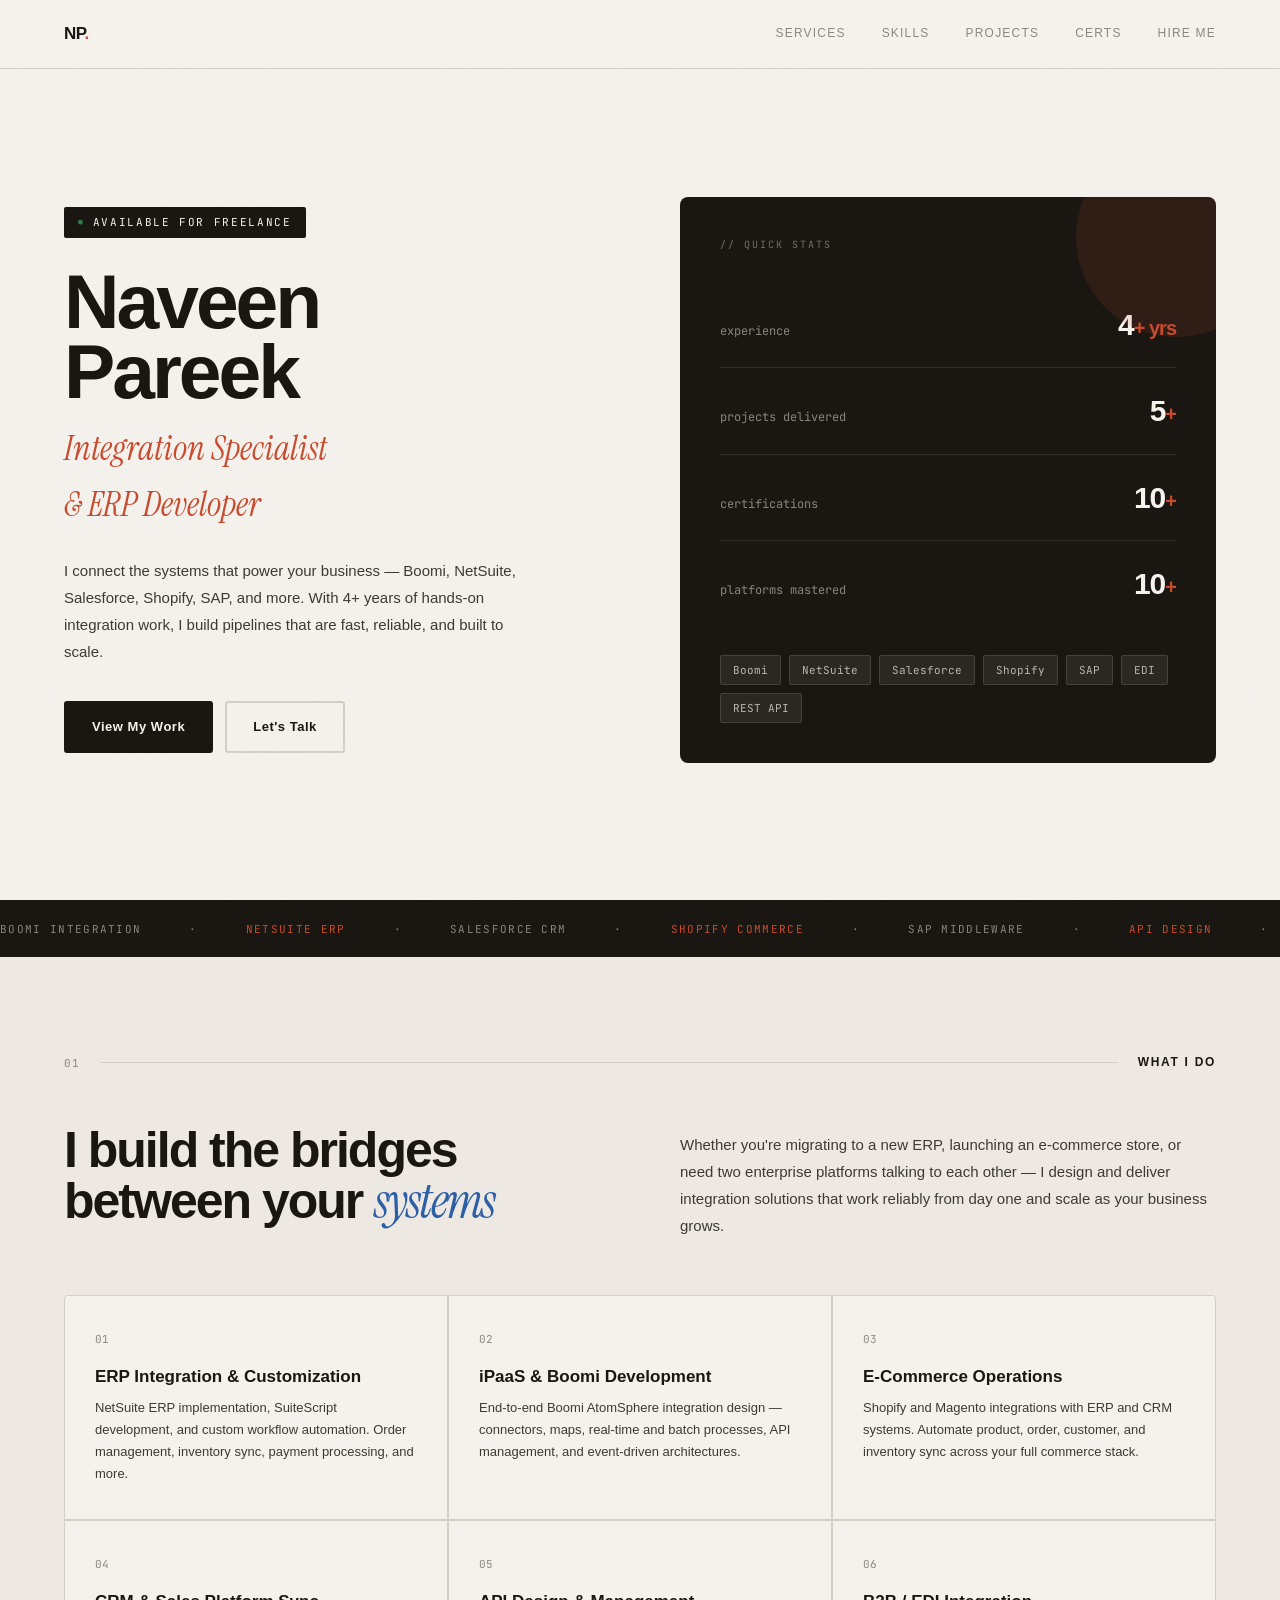
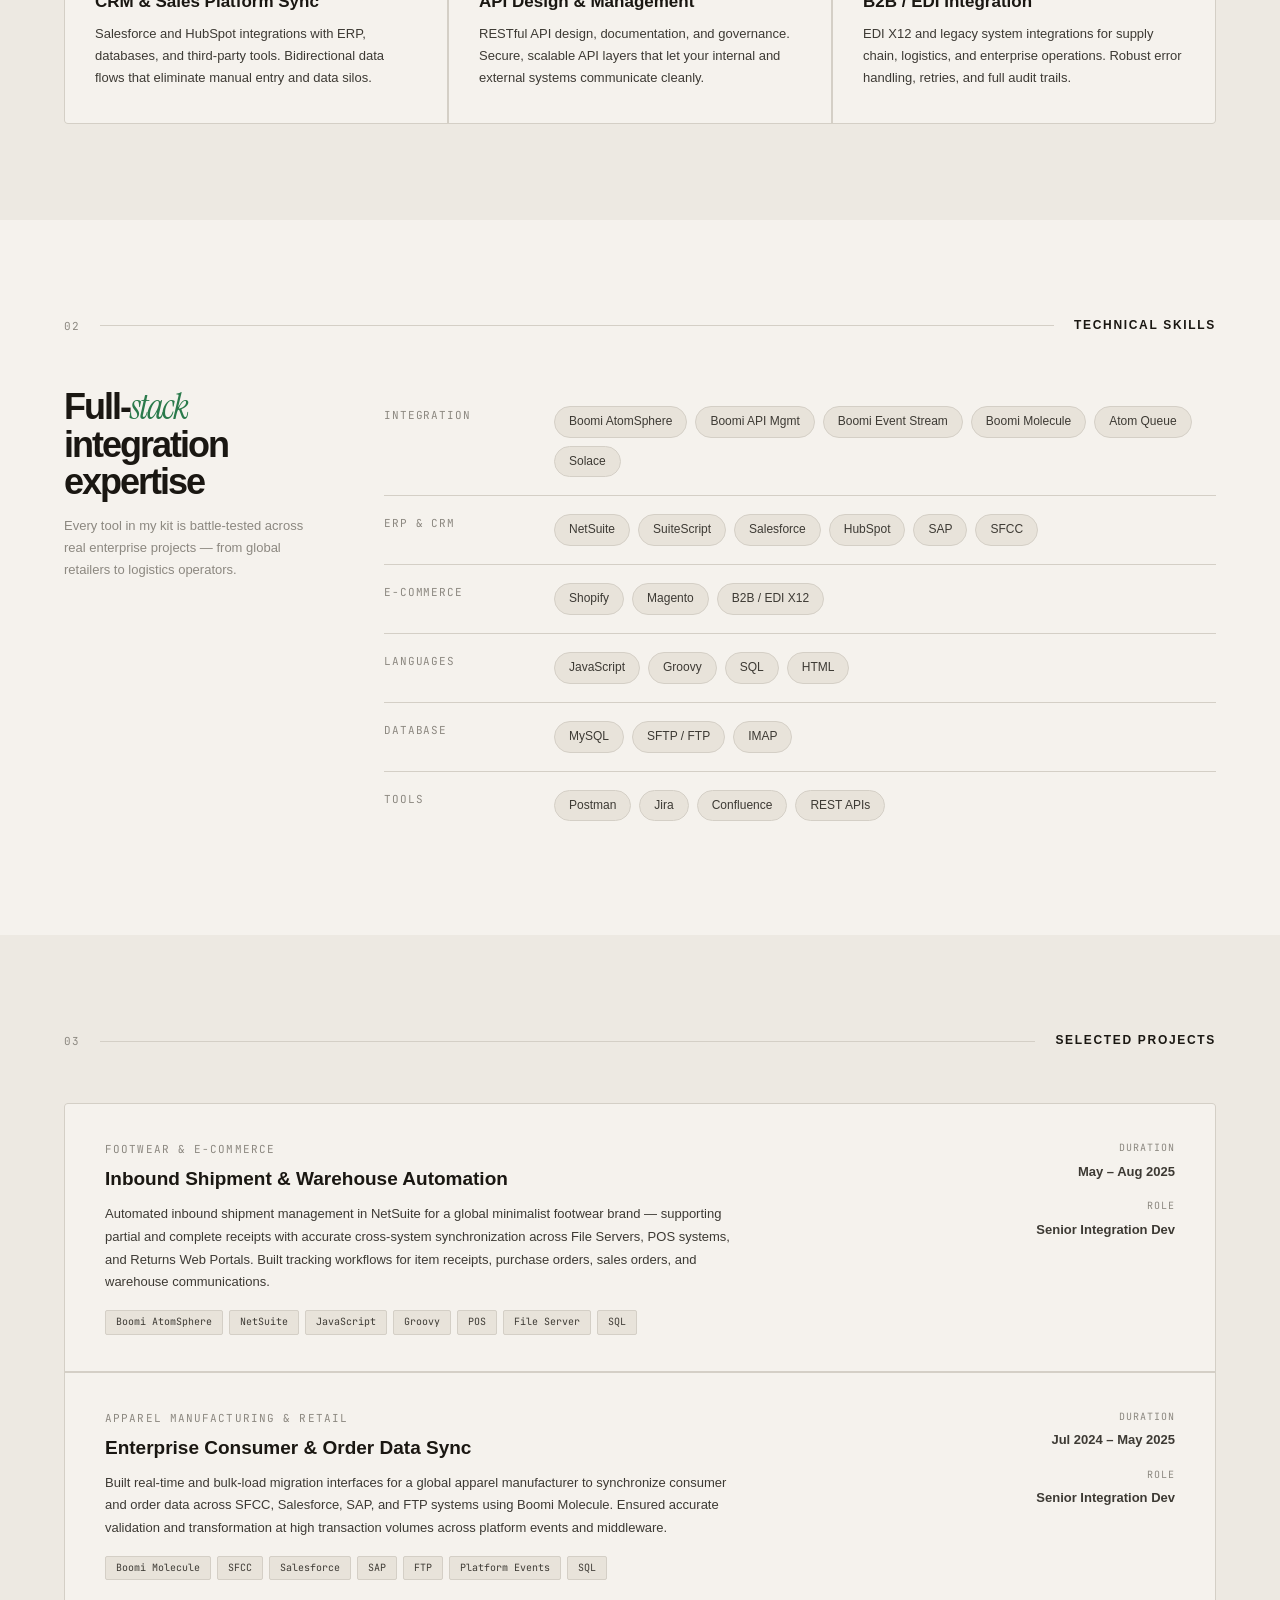
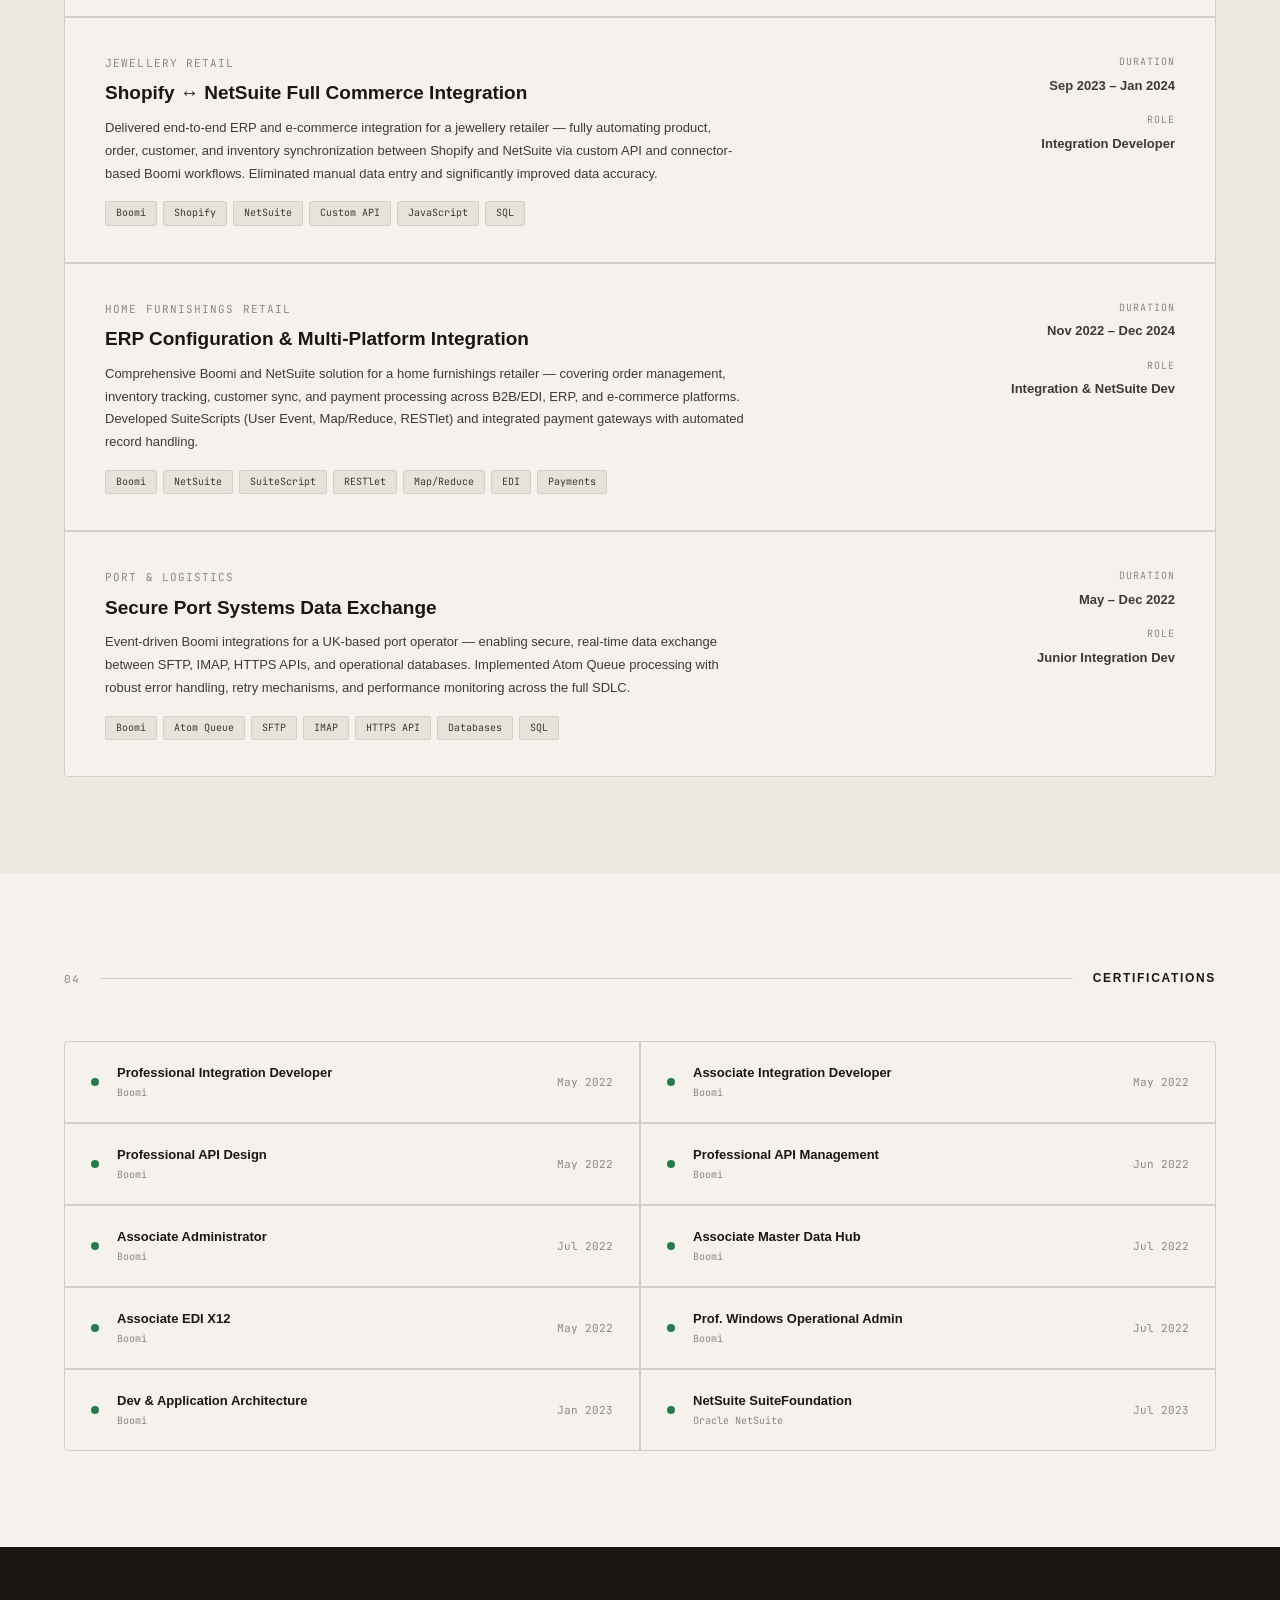
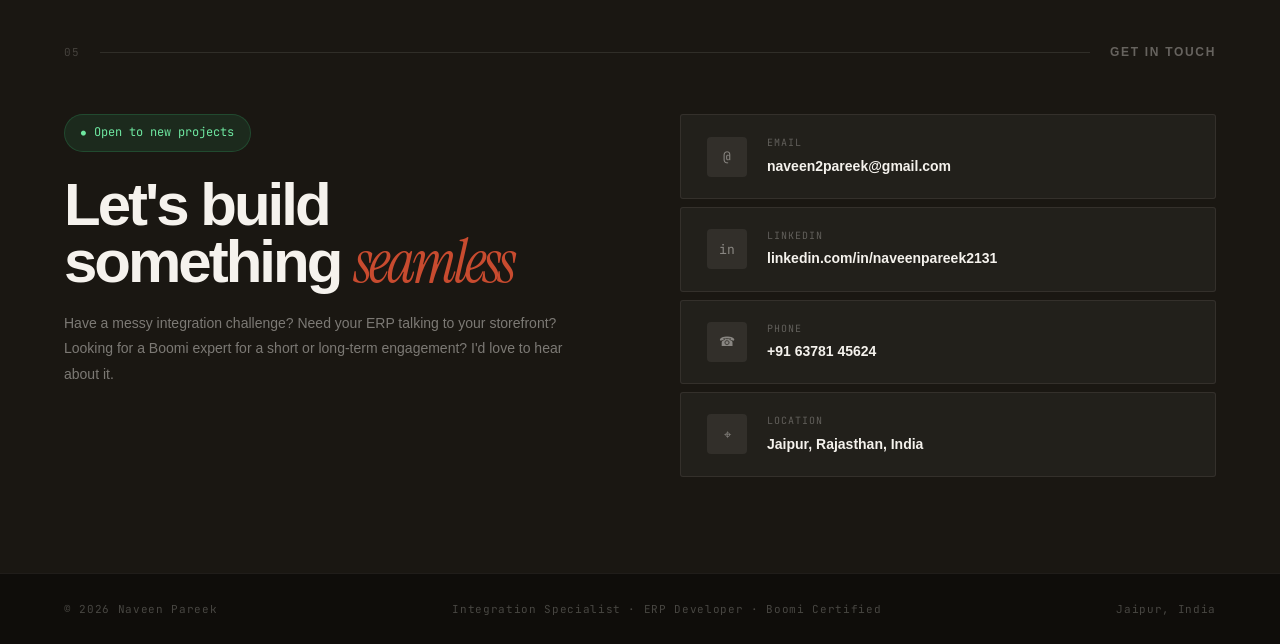
==== index.html @ 27357d63 "Add files via upload" ====
<!DOCTYPE html>
<html lang="en">
<head>
<meta charset="UTF-8"/>
<meta name="viewport" content="width=device-width, initial-scale=1.0"/>
<title>Naveen Pareek — Integration Specialist & ERP Developer</title>
<link href="https://fonts.googleapis.com/css2?family=Cabinet+Grotesk:wght@400;500;700;800;900&family=Instrument+Serif:ital@0;1&family=JetBrains+Mono:wght@300;400;500&display=swap" rel="stylesheet"/>
<link rel="stylesheet" href="style.css"/>
</head>
<body>


<nav>
  <div class="nav-logo">NP<span>.</span></div>
  <div class="nav-links">
    <a href="#services">Services</a>
    <a href="#skills">Skills</a>
    <a href="#projects">Projects</a>
    <a href="#certifications">Certs</a>
    <a href="#contact">Hire Me</a>
  </div>
</nav>

<!-- HERO -->
<section style="position:relative;z-index:1;">
  <div class="hero-wrap">
    <div>
      <div class="hero-badge">Available for Freelance</div>
      <h1 class="hero-name">Naveen<br/>Pareek</h1>
      <div class="hero-title">Integration Specialist<br/>& ERP Developer</div>
      <p class="hero-desc">I connect the systems that power your business — Boomi, NetSuite, Salesforce, Shopify, SAP, and more. With 4+ years of hands-on integration work, I build pipelines that are fast, reliable, and built to scale.</p>
      <div class="hero-cta">
        <a href="#projects" class="btn btn-primary">View My Work</a>
        <a href="#contact" class="btn btn-ghost">Let's Talk</a>
      </div>
    </div>
    <div class="hero-right">
      <div class="hero-panel">
        <div class="panel-label">// quick stats</div>
        <div class="stats-list">
          <div class="stat-row"><div class="stat-label-p">experience</div><div class="stat-val">4<span>+ yrs</span></div></div>
          <div class="stat-row"><div class="stat-label-p">projects delivered</div><div class="stat-val">5<span>+</span></div></div>
          <div class="stat-row"><div class="stat-label-p">certifications</div><div class="stat-val">10<span>+</span></div></div>
          <div class="stat-row"><div class="stat-label-p">platforms mastered</div><div class="stat-val">10<span>+</span></div></div>
        </div>
        <div class="panel-tags">
          <span class="panel-tag">Boomi</span><span class="panel-tag">NetSuite</span><span class="panel-tag">Salesforce</span><span class="panel-tag">Shopify</span><span class="panel-tag">SAP</span><span class="panel-tag">EDI</span><span class="panel-tag">REST API</span>
        </div>
      </div>
    </div>
  </div>
</section>

<!-- MARQUEE -->
<div class="marquee-strip">
  <div class="marquee-inner">
    <span>Boomi Integration</span> · <span class="hi">NetSuite ERP</span> · <span>Salesforce CRM</span> · <span class="hi">Shopify Commerce</span> · <span>SAP Middleware</span> · <span class="hi">API Design</span> · <span>EDI B2B</span> · <span class="hi">Real-Time Sync</span> · <span>Batch Processing</span> · <span class="hi">SuiteScript</span> · <span>Workflow Automation</span> · <span>Data Pipelines</span> ·
    <span>Boomi Integration</span> · <span class="hi">NetSuite ERP</span> · <span>Salesforce CRM</span> · <span class="hi">Shopify Commerce</span> · <span>SAP Middleware</span> · <span class="hi">API Design</span> · <span>EDI B2B</span> · <span class="hi">Real-Time Sync</span> · <span>Batch Processing</span> · <span class="hi">SuiteScript</span> · <span>Workflow Automation</span> · <span>Data Pipelines</span> ·
  </div>
</div>

<!-- SERVICES -->
<section id="services">
  <div class="section-wrap">
    <div class="section-header reveal">
      <span class="section-num">01</span>
      <div class="section-rule"></div>
      <span class="section-title">What I Do</span>
    </div>
    <div class="services-intro reveal">
      <h2 class="services-headline">I build the bridges between your <em>systems</em></h2>
      <p class="services-body">Whether you're migrating to a new ERP, launching an e-commerce store, or need two enterprise platforms talking to each other — I design and deliver integration solutions that work reliably from day one and scale as your business grows.</p>
    </div>
    <div class="services-grid reveal">
      <div class="service-item">
        <span class="service-num">01</span>
        <div class="service-title">ERP Integration & Customization</div>
        <div class="service-desc">NetSuite ERP implementation, SuiteScript development, and custom workflow automation. Order management, inventory sync, payment processing, and more.</div>
      </div>
      <div class="service-item">
        <span class="service-num">02</span>
        <div class="service-title">iPaaS & Boomi Development</div>
        <div class="service-desc">End-to-end Boomi AtomSphere integration design — connectors, maps, real-time and batch processes, API management, and event-driven architectures.</div>
      </div>
      <div class="service-item">
        <span class="service-num">03</span>
        <div class="service-title">E-Commerce Operations</div>
        <div class="service-desc">Shopify and Magento integrations with ERP and CRM systems. Automate product, order, customer, and inventory sync across your full commerce stack.</div>
      </div>
      <div class="service-item">
        <span class="service-num">04</span>
        <div class="service-title">CRM & Sales Platform Sync</div>
        <div class="service-desc">Salesforce and HubSpot integrations with ERP, databases, and third-party tools. Bidirectional data flows that eliminate manual entry and data silos.</div>
      </div>
      <div class="service-item">
        <span class="service-num">05</span>
        <div class="service-title">API Design & Management</div>
        <div class="service-desc">RESTful API design, documentation, and governance. Secure, scalable API layers that let your internal and external systems communicate cleanly.</div>
      </div>
      <div class="service-item">
        <span class="service-num">06</span>
        <div class="service-title">B2B / EDI Integration</div>
        <div class="service-desc">EDI X12 and legacy system integrations for supply chain, logistics, and enterprise operations. Robust error handling, retries, and full audit trails.</div>
      </div>
    </div>
  </div>
</section>

<!-- SKILLS -->
<section id="skills">
  <div class="section-wrap">
    <div class="section-header reveal">
      <span class="section-num">02</span>
      <div class="section-rule"></div>
      <span class="section-title">Technical Skills</span>
    </div>
    <div class="skills-layout">
      <div class="skills-sidebar reveal">
        <div class="skills-sidebar-title">Full-<em>stack</em><br/>integration expertise</div>
        <p>Every tool in my kit is battle-tested across real enterprise projects — from global retailers to logistics operators.</p>
      </div>
      <div class="reveal">
        <table class="skills-table">
          <tr><td class="skill-area">Integration</td><td><div class="skill-pills"><span class="pill">Boomi AtomSphere</span><span class="pill">Boomi API Mgmt</span><span class="pill">Boomi Event Stream</span><span class="pill">Boomi Molecule</span><span class="pill">Atom Queue</span><span class="pill">Solace</span></div></td></tr>
          <tr><td class="skill-area">ERP & CRM</td><td><div class="skill-pills"><span class="pill">NetSuite</span><span class="pill">SuiteScript</span><span class="pill">Salesforce</span><span class="pill">HubSpot</span><span class="pill">SAP</span><span class="pill">SFCC</span></div></td></tr>
          <tr><td class="skill-area">E-Commerce</td><td><div class="skill-pills"><span class="pill">Shopify</span><span class="pill">Magento</span><span class="pill">B2B / EDI X12</span></div></td></tr>
          <tr><td class="skill-area">Languages</td><td><div class="skill-pills"><span class="pill">JavaScript</span><span class="pill">Groovy</span><span class="pill">SQL</span><span class="pill">HTML</span></div></td></tr>
          <tr><td class="skill-area">Database</td><td><div class="skill-pills"><span class="pill">MySQL</span><span class="pill">SFTP / FTP</span><span class="pill">IMAP</span></div></td></tr>
          <tr><td class="skill-area">Tools</td><td><div class="skill-pills"><span class="pill">Postman</span><span class="pill">Jira</span><span class="pill">Confluence</span><span class="pill">REST APIs</span></div></td></tr>
        </table>
      </div>
    </div>
  </div>
</section>

<!-- PROJECTS -->
<section id="projects">
  <div class="section-wrap">
    <div class="section-header reveal">
      <span class="section-num">03</span>
      <div class="section-rule"></div>
      <span class="section-title">Selected Projects</span>
    </div>
    <div class="projects-list reveal">
      <div class="project-row">
        <div>
          <span class="project-sector">Footwear & E-Commerce</span>
          <div class="project-title">Inbound Shipment & Warehouse Automation</div>
          <div class="project-desc">Automated inbound shipment management in NetSuite for a global minimalist footwear brand — supporting partial and complete receipts with accurate cross-system synchronization across File Servers, POS systems, and Returns Web Portals. Built tracking workflows for item receipts, purchase orders, sales orders, and warehouse communications.</div>
          <div class="proj-pills"><span class="proj-pill">Boomi AtomSphere</span><span class="proj-pill">NetSuite</span><span class="proj-pill">JavaScript</span><span class="proj-pill">Groovy</span><span class="proj-pill">POS</span><span class="proj-pill">File Server</span><span class="proj-pill">SQL</span></div>
        </div>
        <div class="project-meta">
          <div class="project-meta-label">Duration</div><div class="project-meta-val">May – Aug 2025</div>
          <div class="project-meta-label" style="margin-top:16px">Role</div><div class="project-meta-val">Senior Integration Dev</div>
        </div>
      </div>
      <div class="project-row">
        <div>
          <span class="project-sector">Apparel Manufacturing & Retail</span>
          <div class="project-title">Enterprise Consumer & Order Data Sync</div>
          <div class="project-desc">Built real-time and bulk-load migration interfaces for a global apparel manufacturer to synchronize consumer and order data across SFCC, Salesforce, SAP, and FTP systems using Boomi Molecule. Ensured accurate validation and transformation at high transaction volumes across platform events and middleware.</div>
          <div class="proj-pills"><span class="proj-pill">Boomi Molecule</span><span class="proj-pill">SFCC</span><span class="proj-pill">Salesforce</span><span class="proj-pill">SAP</span><span class="proj-pill">FTP</span><span class="proj-pill">Platform Events</span><span class="proj-pill">SQL</span></div>
        </div>
        <div class="project-meta">
          <div class="project-meta-label">Duration</div><div class="project-meta-val">Jul 2024 – May 2025</div>
          <div class="project-meta-label" style="margin-top:16px">Role</div><div class="project-meta-val">Senior Integration Dev</div>
        </div>
      </div>
      <div class="project-row">
        <div>
          <span class="project-sector">Jewellery Retail</span>
          <div class="project-title">Shopify ↔ NetSuite Full Commerce Integration</div>
          <div class="project-desc">Delivered end-to-end ERP and e-commerce integration for a jewellery retailer — fully automating product, order, customer, and inventory synchronization between Shopify and NetSuite via custom API and connector-based Boomi workflows. Eliminated manual data entry and significantly improved data accuracy.</div>
          <div class="proj-pills"><span class="proj-pill">Boomi</span><span class="proj-pill">Shopify</span><span class="proj-pill">NetSuite</span><span class="proj-pill">Custom API</span><span class="proj-pill">JavaScript</span><span class="proj-pill">SQL</span></div>
        </div>
        <div class="project-meta">
          <div class="project-meta-label">Duration</div><div class="project-meta-val">Sep 2023 – Jan 2024</div>
          <div class="project-meta-label" style="margin-top:16px">Role</div><div class="project-meta-val">Integration Developer</div>
        </div>
      </div>
      <div class="project-row">
        <div>
          <span class="project-sector">Home Furnishings Retail</span>
          <div class="project-title">ERP Configuration & Multi-Platform Integration</div>
          <div class="project-desc">Comprehensive Boomi and NetSuite solution for a home furnishings retailer — covering order management, inventory tracking, customer sync, and payment processing across B2B/EDI, ERP, and e-commerce platforms. Developed SuiteScripts (User Event, Map/Reduce, RESTlet) and integrated payment gateways with automated record handling.</div>
          <div class="proj-pills"><span class="proj-pill">Boomi</span><span class="proj-pill">NetSuite</span><span class="proj-pill">SuiteScript</span><span class="proj-pill">RESTlet</span><span class="proj-pill">Map/Reduce</span><span class="proj-pill">EDI</span><span class="proj-pill">Payments</span></div>
        </div>
        <div class="project-meta">
          <div class="project-meta-label">Duration</div><div class="project-meta-val">Nov 2022 – Dec 2024</div>
          <div class="project-meta-label" style="margin-top:16px">Role</div><div class="project-meta-val">Integration & NetSuite Dev</div>
        </div>
      </div>
      <div class="project-row">
        <div>
          <span class="project-sector">Port & Logistics</span>
          <div class="project-title">Secure Port Systems Data Exchange</div>
          <div class="project-desc">Event-driven Boomi integrations for a UK-based port operator — enabling secure, real-time data exchange between SFTP, IMAP, HTTPS APIs, and operational databases. Implemented Atom Queue processing with robust error handling, retry mechanisms, and performance monitoring across the full SDLC.</div>
          <div class="proj-pills"><span class="proj-pill">Boomi</span><span class="proj-pill">Atom Queue</span><span class="proj-pill">SFTP</span><span class="proj-pill">IMAP</span><span class="proj-pill">HTTPS API</span><span class="proj-pill">Databases</span><span class="proj-pill">SQL</span></div>
        </div>
        <div class="project-meta">
          <div class="project-meta-label">Duration</div><div class="project-meta-val">May – Dec 2022</div>
          <div class="project-meta-label" style="margin-top:16px">Role</div><div class="project-meta-val">Junior Integration Dev</div>
        </div>
      </div>
    </div>
  </div>
</section>

<!-- CERTIFICATIONS -->
<section id="certifications">
  <div class="section-wrap">
    <div class="section-header reveal">
      <span class="section-num">04</span>
      <div class="section-rule"></div>
      <span class="section-title">Certifications</span>
    </div>
    <div class="cert-layout reveal">
      <div class="cert-row"><div class="cert-dot"></div><div class="cert-body"><div class="cert-name">Professional Integration Developer</div><div class="cert-issuer">Boomi</div></div><div class="cert-year">May 2022</div></div>
      <div class="cert-row"><div class="cert-dot"></div><div class="cert-body"><div class="cert-name">Associate Integration Developer</div><div class="cert-issuer">Boomi</div></div><div class="cert-year">May 2022</div></div>
      <div class="cert-row"><div class="cert-dot"></div><div class="cert-body"><div class="cert-name">Professional API Design</div><div class="cert-issuer">Boomi</div></div><div class="cert-year">May 2022</div></div>
      <div class="cert-row"><div class="cert-dot"></div><div class="cert-body"><div class="cert-name">Professional API Management</div><div class="cert-issuer">Boomi</div></div><div class="cert-year">Jun 2022</div></div>
      <div class="cert-row"><div class="cert-dot"></div><div class="cert-body"><div class="cert-name">Associate Administrator</div><div class="cert-issuer">Boomi</div></div><div class="cert-year">Jul 2022</div></div>
      <div class="cert-row"><div class="cert-dot"></div><div class="cert-body"><div class="cert-name">Associate Master Data Hub</div><div class="cert-issuer">Boomi</div></div><div class="cert-year">Jul 2022</div></div>
      <div class="cert-row"><div class="cert-dot"></div><div class="cert-body"><div class="cert-name">Associate EDI X12</div><div class="cert-issuer">Boomi</div></div><div class="cert-year">May 2022</div></div>
      <div class="cert-row"><div class="cert-dot"></div><div class="cert-body"><div class="cert-name">Prof. Windows Operational Admin</div><div class="cert-issuer">Boomi</div></div><div class="cert-year">Jul 2022</div></div>
      <div class="cert-row"><div class="cert-dot"></div><div class="cert-body"><div class="cert-name">Dev & Application Architecture</div><div class="cert-issuer">Boomi</div></div><div class="cert-year">Jan 2023</div></div>
      <div class="cert-row"><div class="cert-dot"></div><div class="cert-body"><div class="cert-name">NetSuite SuiteFoundation</div><div class="cert-issuer">Oracle NetSuite</div></div><div class="cert-year">Jul 2023</div></div>
    </div>
  </div>
</section>

<!-- CONTACT -->
<section id="contact">
  <div class="section-wrap">
    <div class="section-header reveal">
      <span class="section-num">05</span>
      <div class="section-rule"></div>
      <span class="section-title">Get in Touch</span>
    </div>
    <div class="contact-layout">
      <div class="reveal">
        <div class="availability-badge">Open to new projects</div>
        <h2 class="contact-headline">Let's build something <em>seamless</em></h2>
        <p class="contact-subtext">Have a messy integration challenge? Need your ERP talking to your storefront? Looking for a Boomi expert for a short or long-term engagement? I'd love to hear about it.</p>
      </div>
      <div class="contact-links reveal">
        <a href="mailto:naveen2pareek@gmail.com" class="contact-link">
          <div class="contact-icon">@</div>
          <div><div class="contact-lbl">Email</div><div class="contact-val">naveen2pareek@gmail.com</div></div>
        </a>
        <a href="https://linkedin.com/in/naveenpareek2131" target="_blank" class="contact-link">
          <div class="contact-icon">in</div>
          <div><div class="contact-lbl">LinkedIn</div><div class="contact-val">linkedin.com/in/naveenpareek2131</div></div>
        </a>
        <a href="tel:+916378145624" class="contact-link">
          <div class="contact-icon">☎</div>
          <div><div class="contact-lbl">Phone</div><div class="contact-val">+91 63781 45624</div></div>
        </a>
        <div class="contact-link" style="cursor:default">
          <div class="contact-icon">⌖</div>
          <div><div class="contact-lbl">Location</div><div class="contact-val">Jaipur, Rajasthan, India</div></div>
        </div>
      </div>
    </div>
  </div>
</section>

<footer>
  <span>© 2026 Naveen Pareek</span>
  <span>Integration Specialist · ERP Developer · Boomi Certified</span>
  <span>Jaipur, India</span>
</footer>

<script>
  const obs = new IntersectionObserver(entries => {
    entries.forEach(e => { if (e.isIntersecting) e.target.classList.add('visible'); });
  }, { threshold: 0.08 });
  document.querySelectorAll('.reveal').forEach(el => obs.observe(el));
</script>

<script src="script.js"></script>
</body>
</html>
---- style.css ----
:root {
    --bg: #f5f2ed;
    --surface: #ede9e2;
    --surface2: #e4dfd6;
    --border: #d4cfc6;
    --ink: #1a1712;
    --ink2: #3d3a34;
    --muted: #8c8880;
    --accent: #c84b2f;
    --accent2: #2d5fa6;
    --accent3: #2a7a4b;
    --tag-bg: #e8e3da;
  }
  *, *::before, *::after { box-sizing: border-box; margin: 0; padding: 0; }
  html { scroll-behavior: smooth; }
  body {
    background: var(--bg);
    color: var(--ink);
    font-family: 'Cabinet Grotesk', sans-serif;
    font-size: 15px;
    line-height: 1.65;
    overflow-x: hidden;
  }
  body::before {
    content: '';
    position: fixed; inset: 0;
    background-image: url("data:image/svg+xml,%3Csvg xmlns='http://www.w3.org/2000/svg' width='300' height='300'%3E%3Cfilter id='n'%3E%3CfeTurbulence type='fractalNoise' baseFrequency='0.75' numOctaves='4' stitchTiles='stitch'/%3E%3C/filter%3E%3Crect width='300' height='300' filter='url(%23n)' opacity='0.04'/%3E%3C/svg%3E");
    pointer-events: none; z-index: 0;
  }

  /* NAV */
  nav {
    position: fixed; top: 0; left: 0; right: 0; z-index: 100;
    display: flex; justify-content: space-between; align-items: center;
    padding: 20px 64px;
    background: rgba(245,242,237,0.9);
    backdrop-filter: blur(16px);
    border-bottom: 1px solid var(--border);
  }
  .nav-logo { font-weight: 900; font-size: 17px; letter-spacing: -0.5px; color: var(--ink); }
  .nav-logo span { color: var(--accent); }
  .nav-links { display: flex; gap: 36px; }
  .nav-links a { color: var(--muted); text-decoration: none; font-size: 12px; letter-spacing: 0.1em; text-transform: uppercase; font-weight: 500; transition: color 0.2s; }
  .nav-links a:hover { color: var(--accent); }

  /* HERO */
  .hero-wrap {
    max-width: 1280px; margin: 0 auto;
    display: grid; grid-template-columns: 1fr 1fr;
    align-items: center;
    padding: 140px 64px 80px; gap: 80px;
    position: relative; z-index: 1;
    min-height: 100vh;
  }
  .hero-badge {
    display: inline-flex; align-items: center; gap: 8px;
    background: var(--ink); color: var(--bg);
    font-size: 11px; letter-spacing: 0.15em; text-transform: uppercase;
    padding: 6px 14px; border-radius: 2px;
    width: fit-content; margin-bottom: 28px;
    font-family: 'JetBrains Mono', monospace;
    opacity: 0; animation: fadeUp 0.7s 0.2s forwards;
  }
  .hero-badge::before { content: '●'; color: var(--accent3); font-size: 8px; }
  .hero-name {
    font-weight: 900;
    font-size: clamp(52px, 6vw, 80px);
    line-height: 0.92; letter-spacing: -3px;
    color: var(--ink);
    opacity: 0; animation: fadeUp 0.7s 0.35s forwards;
  }
  .hero-title {
    font-family: 'Instrument Serif', serif;
    font-style: italic;
    font-size: clamp(22px, 3vw, 34px);
    color: var(--accent); margin-top: 14px;
    opacity: 0; animation: fadeUp 0.7s 0.5s forwards;
  }
  .hero-desc {
    color: var(--ink2); font-size: 15px; line-height: 1.8;
    margin-top: 24px; max-width: 480px;
    opacity: 0; animation: fadeUp 0.7s 0.65s forwards;
  }
  .hero-cta {
    display: flex; gap: 12px; margin-top: 36px; flex-wrap: wrap;
    opacity: 0; animation: fadeUp 0.7s 0.8s forwards;
  }
  .btn {
    display: inline-flex; align-items: center; gap: 8px;
    padding: 13px 26px; border-radius: 3px;
    font-size: 13px; font-weight: 700;
    cursor: pointer; text-decoration: none;
    transition: all 0.2s; letter-spacing: 0.04em;
  }
  .btn-primary { background: var(--ink); color: var(--bg); border: 2px solid var(--ink); }
  .btn-primary:hover { background: var(--accent); border-color: var(--accent); transform: translateY(-2px); }
  .btn-ghost { background: transparent; color: var(--ink); border: 2px solid var(--border); }
  .btn-ghost:hover { border-color: var(--ink); transform: translateY(-2px); }

  .hero-right { opacity: 0; animation: fadeUp 0.7s 0.9s forwards; }
  .hero-panel {
    background: var(--ink); border-radius: 8px;
    padding: 40px; color: var(--bg);
    position: relative; overflow: hidden;
  }
  .hero-panel::before {
    content: ''; position: absolute; top: -60px; right: -60px;
    width: 200px; height: 200px; border-radius: 50%;
    background: var(--accent); opacity: 0.12;
  }
  .panel-label {
    font-size: 10px; letter-spacing: 0.2em; text-transform: uppercase;
    color: rgba(245,242,237,0.4);
    font-family: 'JetBrains Mono', monospace; margin-bottom: 28px;
  }
  .stats-list { display: flex; flex-direction: column; gap: 0; }
  .stat-row {
    display: flex; justify-content: space-between; align-items: baseline;
    padding: 18px 0; border-bottom: 1px solid rgba(245,242,237,0.1);
  }
  .stat-row:last-child { border-bottom: none; }
  .stat-label-p { font-size: 12px; color: rgba(245,242,237,0.5); font-family: 'JetBrains Mono', monospace; }
  .stat-val { font-weight: 900; font-size: 30px; letter-spacing: -1px; color: var(--bg); }
  .stat-val span { color: var(--accent); font-size: 20px; }
  .panel-tags { display: flex; flex-wrap: wrap; gap: 8px; margin-top: 28px; }
  .panel-tag {
    background: rgba(245,242,237,0.08); border: 1px solid rgba(245,242,237,0.12);
    color: rgba(245,242,237,0.7); font-size: 11px; padding: 5px 12px; border-radius: 2px;
    font-family: 'JetBrains Mono', monospace;
  }

  /* MARQUEE */
  .marquee-strip {
    background: var(--ink); padding: 14px 0;
    overflow: hidden; white-space: nowrap;
    position: relative; z-index: 1;
    border-top: 2px solid var(--ink); border-bottom: 2px solid var(--ink);
  }
  .marquee-inner {
    display: inline-flex; gap: 48px;
    animation: marquee 24s linear infinite;
    font-size: 11px; letter-spacing: 0.12em; text-transform: uppercase;
    font-family: 'JetBrains Mono', monospace; color: rgba(245,242,237,0.5);
  }
  .marquee-inner .hi { color: var(--accent); }
  @keyframes marquee { from { transform: translateX(0); } to { transform: translateX(-50%); } }

  /* SECTIONS */
  section { position: relative; z-index: 1; }
  .section-wrap { max-width: 1280px; margin: 0 auto; padding: 96px 64px; }
  .section-header {
    display: grid; grid-template-columns: auto 1fr auto;
    align-items: center; gap: 20px; margin-bottom: 52px;
  }
  .section-num { font-family: 'JetBrains Mono', monospace; font-size: 11px; color: var(--muted); letter-spacing: 0.1em; }
  .section-rule { height: 1px; background: var(--border); }
  .section-title { font-weight: 900; font-size: 12px; letter-spacing: 0.14em; text-transform: uppercase; color: var(--ink); }

  /* SERVICES */
  #services { background: var(--surface); }
  .services-intro { display: grid; grid-template-columns: 1fr 1fr; gap: 80px; align-items: start; margin-bottom: 56px; }
  .services-headline { font-weight: 900; font-size: clamp(34px, 4vw, 50px); line-height: 1.02; letter-spacing: -2px; color: var(--ink); }
  .services-headline em { font-family: 'Instrument Serif', serif; font-style: italic; font-weight: 400; color: var(--accent2); }
  .services-body { color: var(--ink2); font-size: 15px; line-height: 1.8; padding-top: 6px; }
  .services-grid {
    display: grid; grid-template-columns: repeat(3, 1fr);
    gap: 2px; background: var(--border);
    border: 1px solid var(--border); border-radius: 4px; overflow: hidden;
  }
  .service-item { background: var(--bg); padding: 34px 30px; transition: background 0.22s; }
  .service-item:hover { background: var(--ink); }
  .service-item:hover .service-num,
  .service-item:hover .service-title,
  .service-item:hover .service-desc { color: rgba(245,242,237,0.85); }
  .service-item:hover .service-num { color: var(--accent); }
  .service-num { font-family: 'JetBrains Mono', monospace; font-size: 11px; color: var(--muted); margin-bottom: 18px; display: block; transition: color 0.22s; }
  .service-title { font-weight: 800; font-size: 17px; color: var(--ink); margin-bottom: 10px; line-height: 1.25; transition: color 0.22s; }
  .service-desc { font-size: 13px; color: var(--ink2); line-height: 1.7; transition: color 0.22s; }

  /* SKILLS */
  .skills-layout { display: grid; grid-template-columns: 260px 1fr; gap: 60px; align-items: start; }
  .skills-sidebar { position: sticky; top: 100px; }
  .skills-sidebar-title { font-weight: 900; font-size: 36px; letter-spacing: -2px; line-height: 1.05; color: var(--ink); }
  .skills-sidebar-title em { font-family: 'Instrument Serif', serif; font-style: italic; font-weight: 400; color: var(--accent3); }
  .skills-sidebar p { color: var(--muted); font-size: 13px; line-height: 1.7; margin-top: 14px; }
  .skills-table { width: 100%; border-collapse: collapse; }
  .skills-table tr { border-bottom: 1px solid var(--border); }
  .skills-table tr:last-child { border-bottom: none; }
  .skills-table td { padding: 18px 0; vertical-align: top; }
  .skill-area { font-family: 'JetBrains Mono', monospace; font-size: 11px; color: var(--muted); letter-spacing: 0.08em; text-transform: uppercase; width: 170px; padding-right: 20px; padding-top: 4px; }
  .skill-pills { display: flex; flex-wrap: wrap; gap: 8px; }
  .pill { background: var(--tag-bg); border: 1px solid var(--border); color: var(--ink2); font-size: 12px; padding: 5px 14px; border-radius: 100px; transition: all 0.18s; cursor: default; font-weight: 500; }
  .pill:hover { background: var(--ink); color: var(--bg); border-color: var(--ink); }

  /* PROJECTS */
  #projects { background: var(--surface); }
  .projects-list { display: flex; flex-direction: column; gap: 2px; background: var(--border); border: 1px solid var(--border); border-radius: 4px; overflow: hidden; }
  .project-row {
    background: var(--bg); padding: 36px 40px;
    display: grid; grid-template-columns: 1fr auto;
    gap: 40px; align-items: start; transition: background 0.22s; cursor: default;
  }
  .project-row:hover { background: var(--ink); }
  .project-row:hover .project-sector { color: var(--accent); }
  .project-row:hover .project-title,
  .project-row:hover .project-desc,
  .project-row:hover .project-meta-label { color: rgba(245,242,237,0.85); }
  .project-row:hover .proj-pill { background: rgba(245,242,237,0.08); border-color: rgba(245,242,237,0.15); color: rgba(245,242,237,0.65); }
  .project-row:hover .project-meta-val { color: rgba(245,242,237,0.45); }
  .project-sector { font-family: 'JetBrains Mono', monospace; font-size: 11px; color: var(--muted); letter-spacing: 0.1em; text-transform: uppercase; margin-bottom: 10px; display: block; transition: color 0.22s; }
  .project-title { font-weight: 800; font-size: 19px; color: var(--ink); margin-bottom: 12px; line-height: 1.2; transition: color 0.22s; }
  .project-desc { font-size: 13px; color: var(--ink2); line-height: 1.75; max-width: 640px; transition: color 0.22s; }
  .proj-pills { display: flex; flex-wrap: wrap; gap: 6px; margin-top: 16px; }
  .proj-pill { background: var(--tag-bg); border: 1px solid var(--border); color: var(--ink2); font-size: 10px; padding: 3px 10px; border-radius: 2px; font-family: 'JetBrains Mono', monospace; transition: all 0.22s; }
  .project-meta { text-align: right; flex-shrink: 0; }
  .project-meta-label { font-family: 'JetBrains Mono', monospace; font-size: 10px; color: var(--muted); letter-spacing: 0.1em; text-transform: uppercase; transition: color 0.22s; }
  .project-meta-val { font-weight: 700; font-size: 13px; color: var(--ink2); margin-top: 4px; white-space: nowrap; transition: color 0.22s; }

  /* CERTIFICATIONS */
  .cert-layout { display: grid; grid-template-columns: repeat(2, 1fr); gap: 2px; background: var(--border); border: 1px solid var(--border); border-radius: 4px; overflow: hidden; }
  .cert-row { background: var(--bg); display: flex; align-items: center; gap: 18px; padding: 20px 26px; transition: background 0.2s; }
  .cert-row:hover { background: var(--surface2); }
  .cert-dot { width: 8px; height: 8px; border-radius: 50%; background: var(--accent3); flex-shrink: 0; }
  .cert-body { flex: 1; }
  .cert-name { font-weight: 700; font-size: 13px; color: var(--ink); }
  .cert-issuer { font-family: 'JetBrains Mono', monospace; font-size: 10px; color: var(--muted); margin-top: 2px; }
  .cert-year { font-family: 'JetBrains Mono', monospace; font-size: 11px; color: var(--muted); flex-shrink: 0; }

  /* CONTACT */
  #contact { background: var(--ink); color: var(--bg); }
  #contact .section-title { color: rgba(245,242,237,0.35); }
  #contact .section-num { color: rgba(245,242,237,0.2); }
  #contact .section-rule { background: rgba(245,242,237,0.1); }
  .contact-layout { display: grid; grid-template-columns: 1fr 1fr; gap: 80px; align-items: start; }
  .availability-badge {
    display: inline-flex; align-items: center; gap: 8px;
    background: rgba(42,122,75,0.2); border: 1px solid rgba(42,122,75,0.4);
    color: #6ee7a0; font-size: 12px; padding: 8px 16px; border-radius: 100px;
    font-family: 'JetBrains Mono', monospace; margin-bottom: 24px;
  }
  .availability-badge::before { content: '●'; font-size: 8px; animation: blink 2s infinite; }
  @keyframes blink { 0%,100%{opacity:1} 50%{opacity:0.3} }
  .contact-headline { font-weight: 900; font-size: clamp(38px, 5vw, 60px); letter-spacing: -3px; line-height: 0.95; color: var(--bg); margin-bottom: 20px; }
  .contact-headline em { font-family: 'Instrument Serif', serif; font-style: italic; font-weight: 400; color: var(--accent); }
  .contact-subtext { color: rgba(245,242,237,0.45); font-size: 14px; line-height: 1.8; }
  .contact-links { display: flex; flex-direction: column; gap: 8px; }
  .contact-link { display: flex; align-items: center; gap: 20px; padding: 20px 26px; background: rgba(245,242,237,0.04); border: 1px solid rgba(245,242,237,0.08); border-radius: 3px; text-decoration: none; color: var(--bg); transition: all 0.2s; }
  .contact-link:hover { background: rgba(245,242,237,0.08); border-color: rgba(245,242,237,0.18); transform: translateX(4px); }
  .contact-icon { width: 40px; height: 40px; border-radius: 4px; background: rgba(245,242,237,0.07); display: flex; align-items: center; justify-content: center; flex-shrink: 0; font-family: 'JetBrains Mono', monospace; font-size: 13px; color: rgba(245,242,237,0.45); }
  .contact-lbl { font-size: 10px; color: rgba(245,242,237,0.3); text-transform: uppercase; letter-spacing: 0.1em; font-family: 'JetBrains Mono', monospace; }
  .contact-val { font-size: 14px; font-weight: 600; color: var(--bg); margin-top: 3px; }

  /* FOOTER */
  footer { background: #0f0d0a; border-top: 1px solid rgba(245,242,237,0.07); padding: 26px 64px; display: flex; justify-content: space-between; align-items: center; color: rgba(245,242,237,0.25); font-size: 11px; font-family: 'JetBrains Mono', monospace; letter-spacing: 0.06em; position: relative; z-index: 1; flex-wrap: wrap; gap: 10px; }

  /* ANIMATIONS */
  @keyframes fadeUp { from { opacity: 0; transform: translateY(20px); } to { opacity: 1; transform: translateY(0); } }
  .reveal { opacity: 0; transform: translateY(22px); transition: opacity 0.6s ease, transform 0.6s ease; }
  .reveal.visible { opacity: 1; transform: none; }

  /* RESPONSIVE */
  @media (max-width: 900px) {
    nav { padding: 16px 24px; }
    .nav-links { display: none; }
    .hero-wrap { grid-template-columns: 1fr; padding: 120px 24px 60px; gap: 48px; }
    .hero-right { display: none; }
    .section-wrap { padding: 72px 24px; }
    .services-intro { grid-template-columns: 1fr; gap: 24px; }
    .services-grid { grid-template-columns: 1fr; }
    .skills-layout { grid-template-columns: 1fr; }
    .skills-sidebar { position: static; }
    .project-row { grid-template-columns: 1fr; }
    .project-meta { text-align: left; }
    .cert-layout { grid-template-columns: 1fr; }
    .contact-layout { grid-template-columns: 1fr; gap: 48px; }
    footer { padding: 24px; }
  }
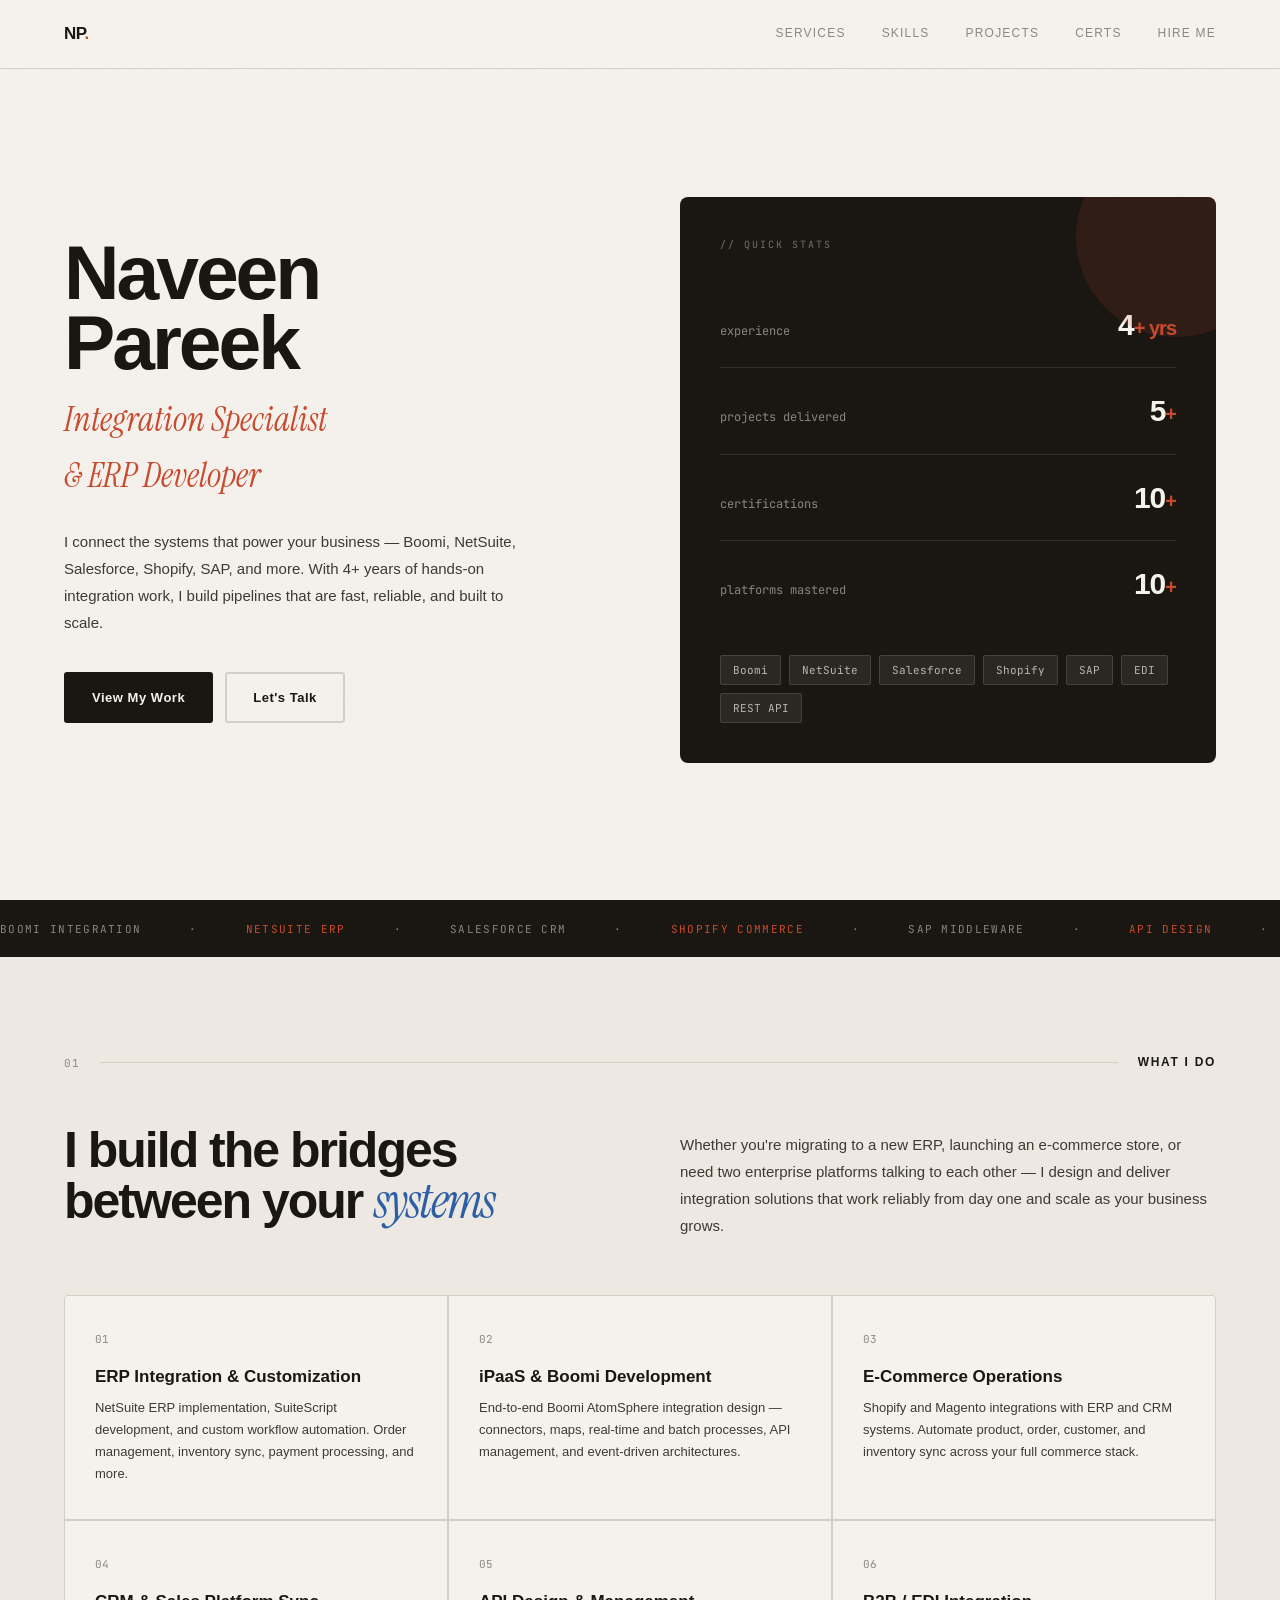
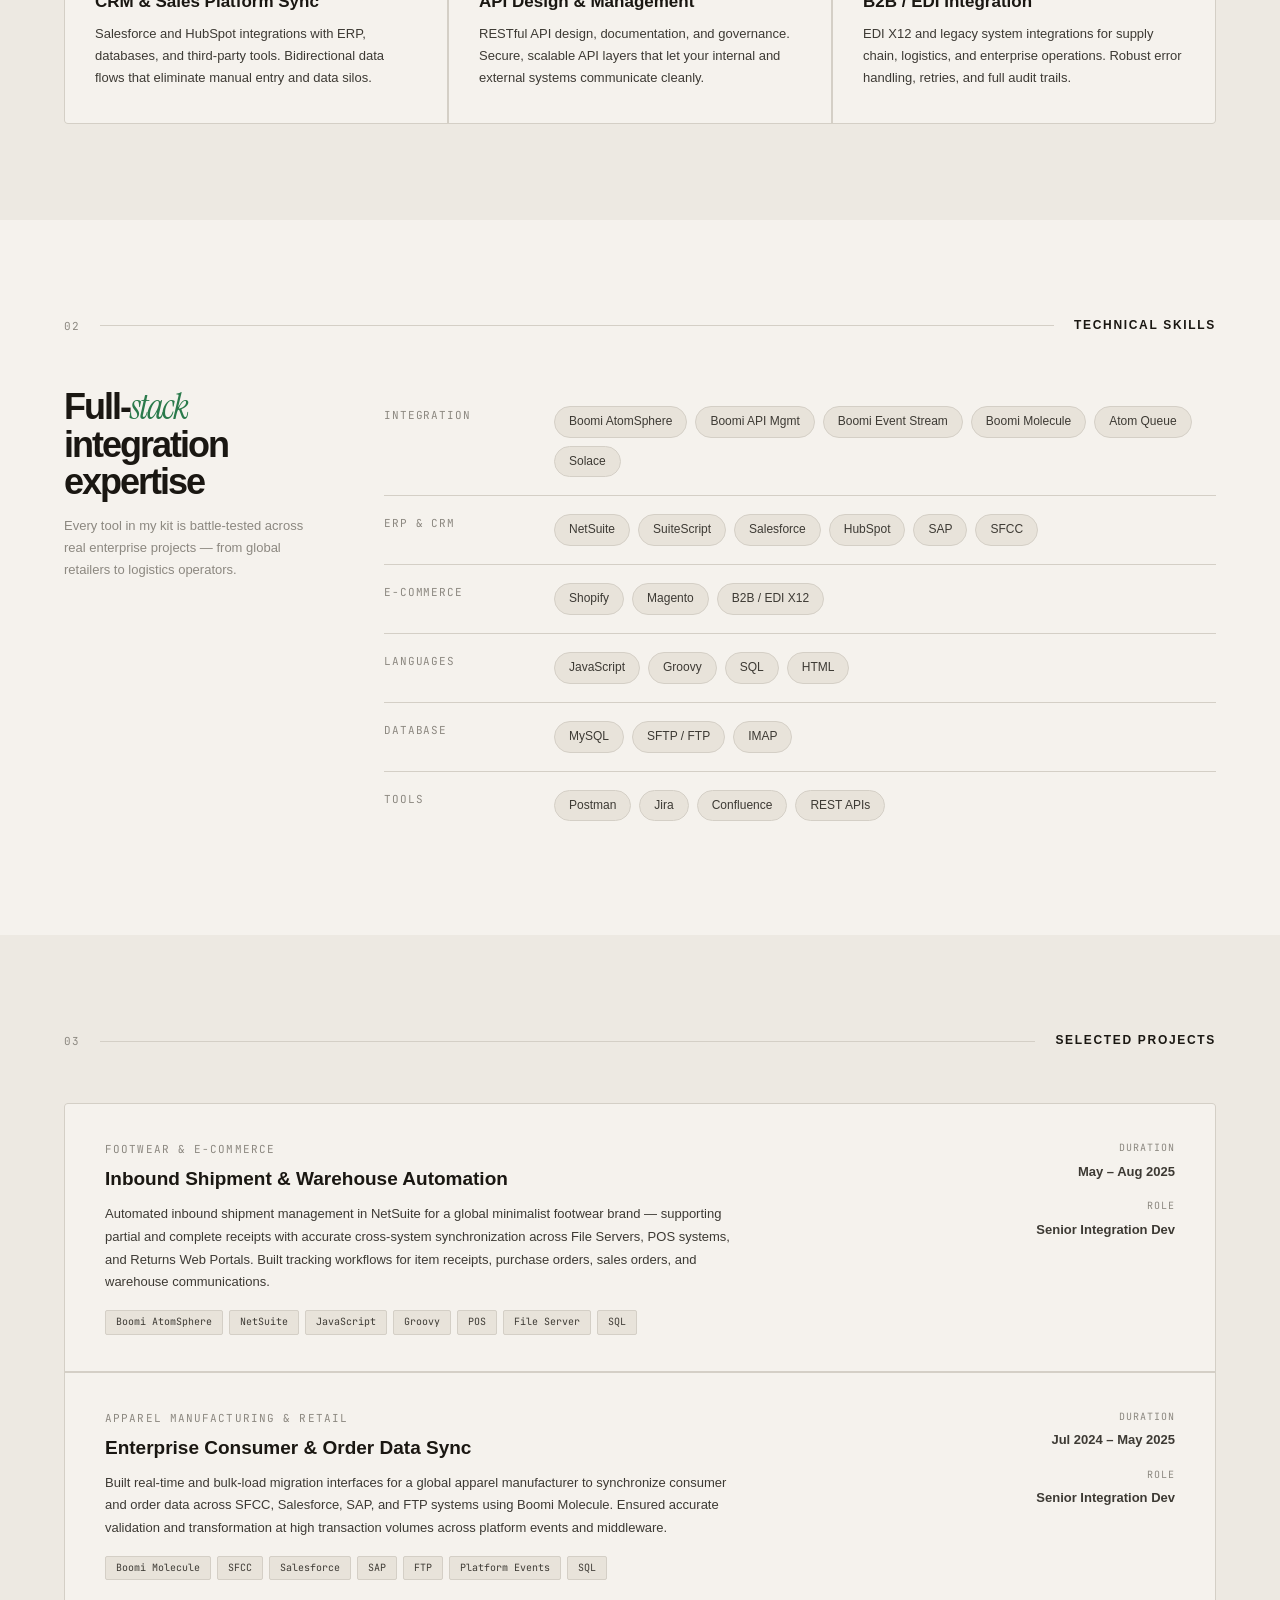
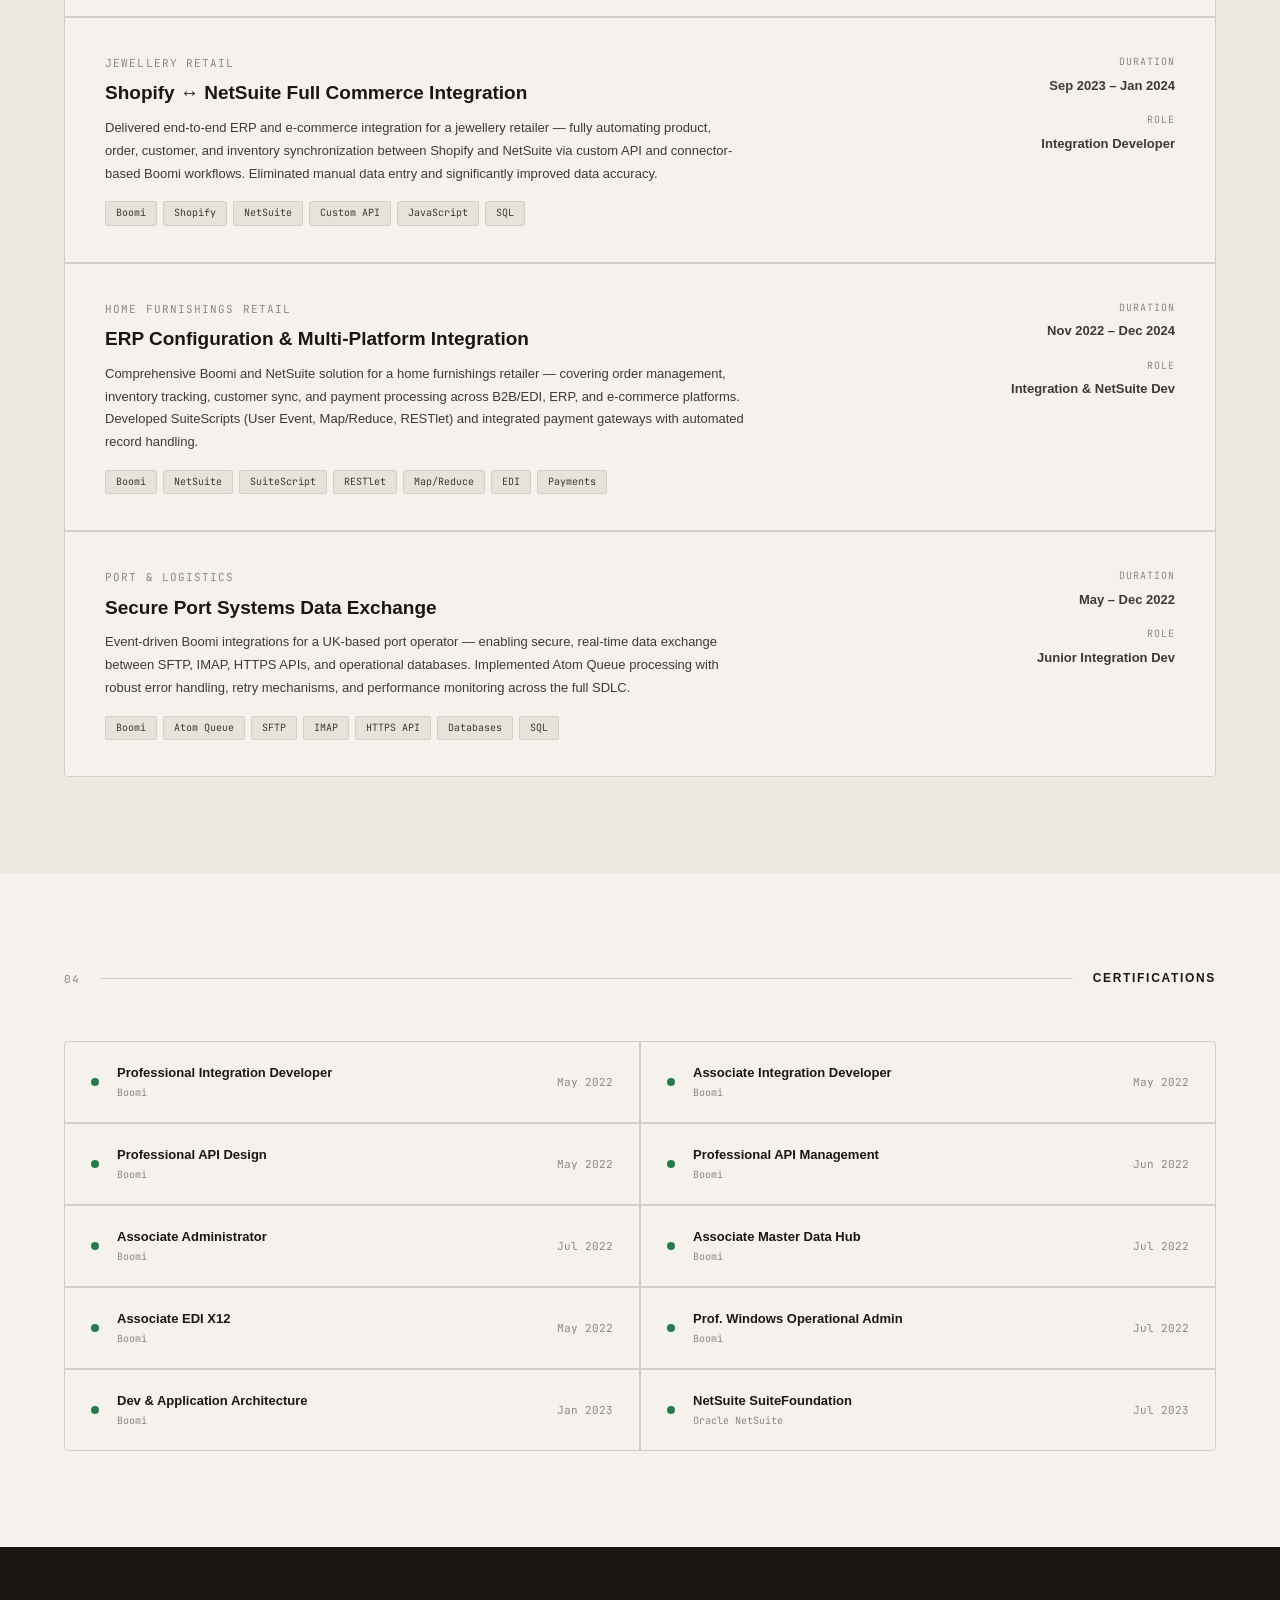
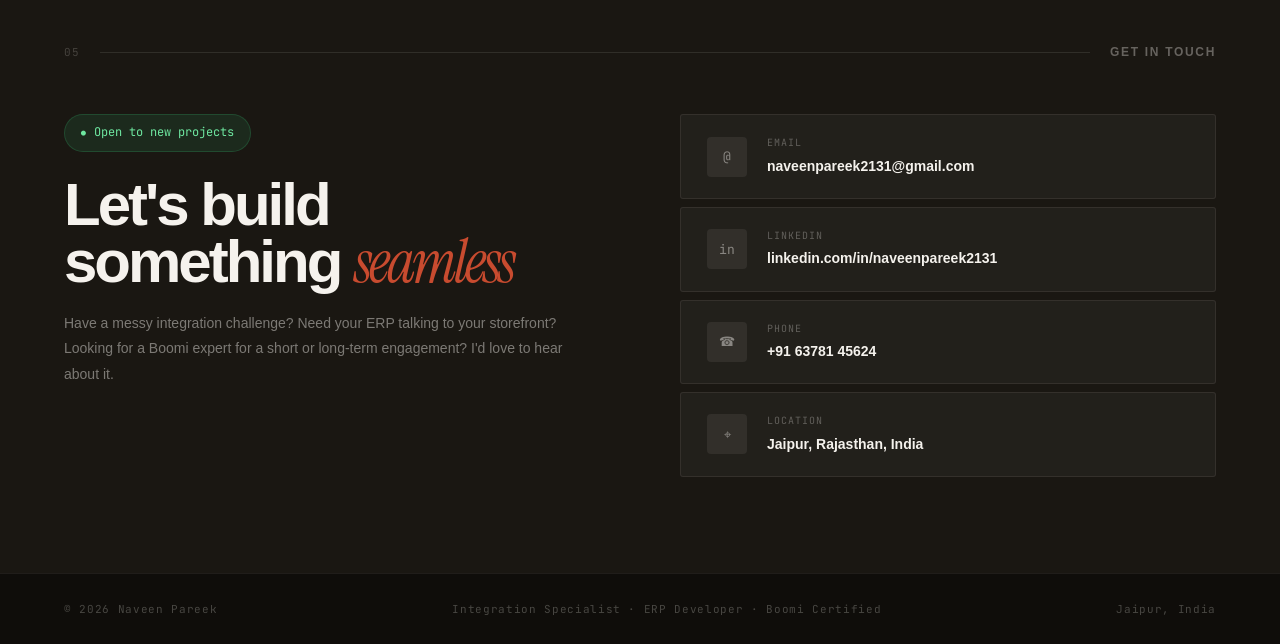
==== commit 16e53cea: "Update index.html" ====
--- a/index.html
+++ b/index.html
@@ -25,7 +25,6 @@
 <section style="position:relative;z-index:1;">
   <div class="hero-wrap">
     <div>
-      <div class="hero-badge">Available for Freelance</div>
       <h1 class="hero-name">Naveen<br/>Pareek</h1>
       <div class="hero-title">Integration Specialist<br/>& ERP Developer</div>
       <p class="hero-desc">I connect the systems that power your business — Boomi, NetSuite, Salesforce, Shopify, SAP, and more. With 4+ years of hands-on integration work, I build pipelines that are fast, reliable, and built to scale.</p>
@@ -246,7 +245,7 @@
       <div class="contact-links reveal">
         <a href="mailto:naveen2pareek@gmail.com" class="contact-link">
           <div class="contact-icon">@</div>
-          <div><div class="contact-lbl">Email</div><div class="contact-val">naveen2pareek@gmail.com</div></div>
+          <div><div class="contact-lbl">Email</div><div class="contact-val">naveenpareek2131@gmail.com</div></div>
         </a>
         <a href="https://linkedin.com/in/naveenpareek2131" target="_blank" class="contact-link">
           <div class="contact-icon">in</div>
